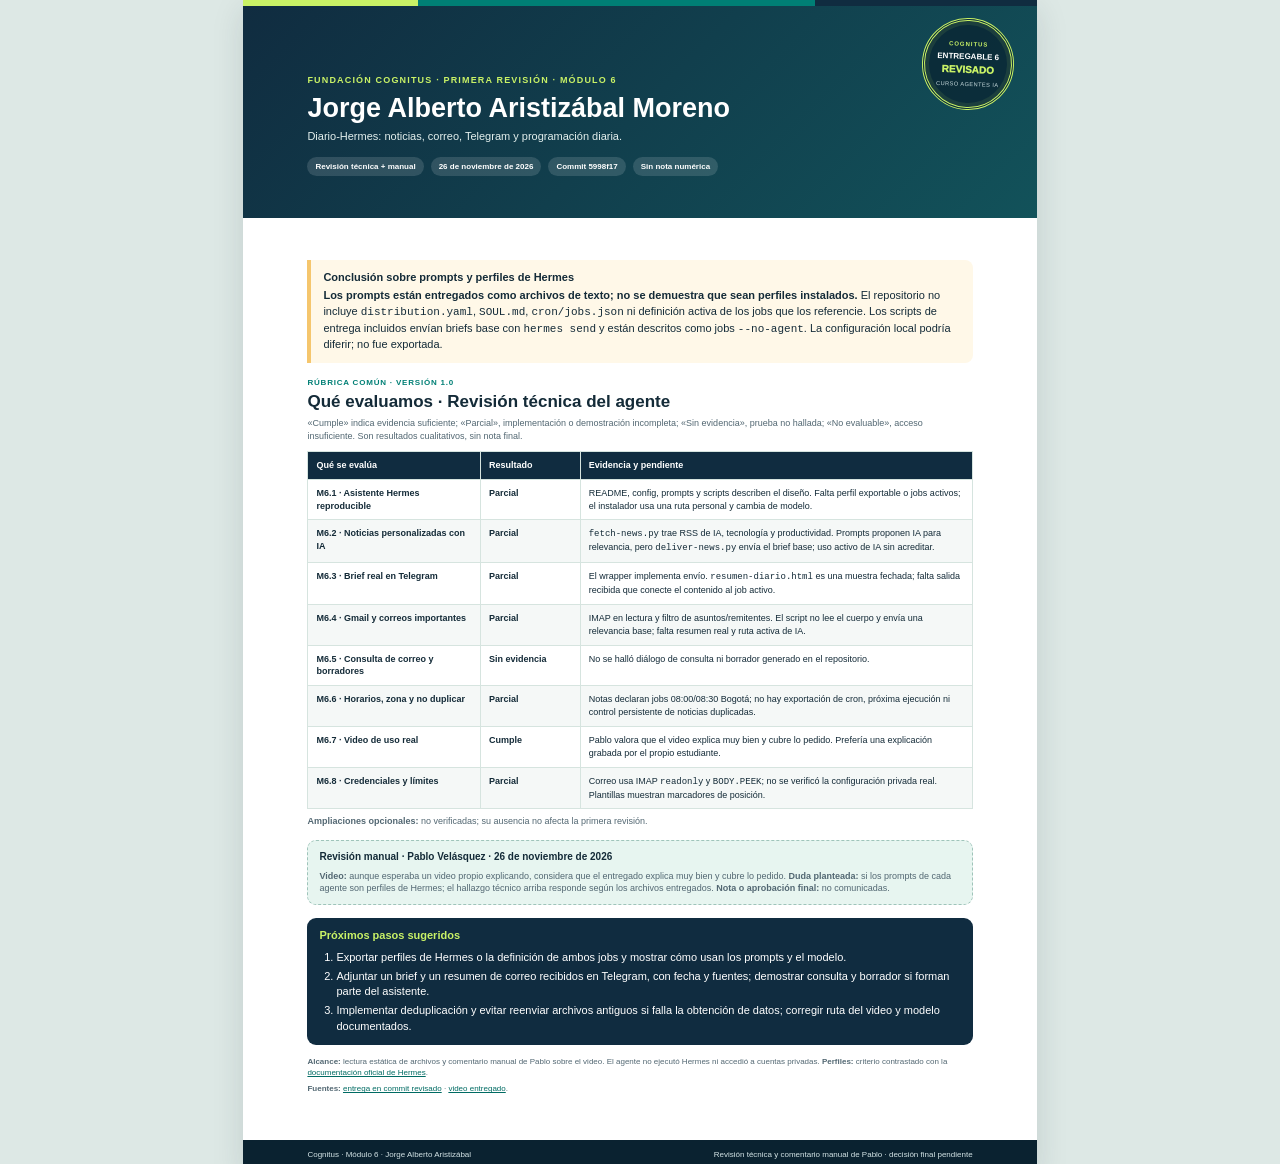
==== practica/modulo-6/retroalimentacion/scorecard-jorge-alberto-aristizabal.html @ e8adabb7 "Add Jorge Alberto Aristizábal Moreno Module 6 feedback scorecard" ====
<!doctype html>
<html lang="es"><head><meta charset="utf-8"><meta name="viewport" content="width=device-width, initial-scale=1"><meta name="robots" content="noindex,nofollow,noarchive"><title>Scorecard · Módulo 6 · Jorge Alberto Aristizábal</title><style>
    :root{--navy:#102c40;--teal:#007f75;--mint:#e7f5f0;--paper:#f5f8f7;--ink:#142b38;--muted:#526772;--line:#d6e4df;--amber:#f5c66d}
    *{box-sizing:border-box}html,body{margin:0;color:var(--ink);background:#dde8e5;font:11px/1.43 Arial,Helvetica,sans-serif;-webkit-print-color-adjust:exact;print-color-adjust:exact}
    .sheet{width:210mm;min-height:297mm;margin:0 auto;background:white;box-shadow:0 10px 30px #142b3822;overflow:hidden}.stripe{height:6px;background:linear-gradient(90deg,#c9f266 0 22%,var(--teal) 22% 72%,var(--navy) 72%)}
    header{position:relative;padding:18mm 125px 11mm 17mm;color:white;background:linear-gradient(135deg,#102c40,#12525a)}.eyebrow{font-size:9px;font-weight:800;letter-spacing:.13em;text-transform:uppercase;color:#c9f266}h1,h2,h3,p{margin:0}h1{margin-top:7px;font-size:27px;line-height:1.05}header p{margin-top:7px;color:#e4f0ee;max-width:145mm}.meta{display:flex;gap:7px;flex-wrap:wrap;margin-top:12px}.pill{padding:4px 8px;border-radius:100px;background:#ffffff22;font-size:8px;font-weight:700}.seal{position:absolute;right:23px;top:12px;display:grid;width:92px;height:92px;place-content:center;padding:8px;border:3px double #c9f266;border-radius:50%;text-align:center;transform:rotate(2deg);background:rgba(9,29,43,.64);box-shadow:inset 0 0 0 4px rgba(201,242,102,.09)}.seal strong,.seal span,.seal em,.seal small{display:block}.seal strong{color:#c9f266;font-size:6px;letter-spacing:.16em}.seal span{margin-top:3px;color:white;font-size:8px;font-weight:850}.seal em{color:#c9f266;font-size:10px;font-style:normal;font-weight:950}.seal small{margin-top:3px;color:#c7dadd;font-size:5.7px;letter-spacing:.07em}
    main{padding:11mm 17mm 12mm}.notice{padding:10px 12px;border-left:4px solid var(--amber);background:#fff8e8;border-radius:0 8px 8px 0}.notice b{display:block;margin-bottom:3px}.section{margin-top:14px}.label{color:var(--teal);font-size:8px;font-weight:800;letter-spacing:.1em;text-transform:uppercase}h2{margin-top:3px;font-size:17px;line-height:1.15}.grid{display:grid;grid-template-columns:1fr 1fr;gap:8px;margin-top:8px}.card{padding:10px 11px;border:1px solid var(--line);border-radius:9px;break-inside:avoid}.card.good{background:var(--mint)}.card.warn{background:#fffaf0;border-color:#f1ddaa}.card h3{font-size:11px}.card p{margin-top:5px;color:var(--muted)}.tag{display:inline-block;margin-top:6px;padding:2px 6px;border-radius:100px;background:#d9ede7;color:#006b63;font-size:8px;font-weight:800}.warn .tag{background:#f8e5b4;color:#74520d}.evidence{margin-top:7px;padding-top:6px;border-top:1px solid #102c401a;color:#647780;font-size:8px}
    table{width:100%;margin-top:8px;border-collapse:collapse;font-size:9px}th{background:var(--navy);color:white;text-align:left}th,td{padding:7px 8px;border:1px solid var(--line);vertical-align:top}td:first-child{width:29%;font-weight:700}tr:nth-child(even) td{background:var(--paper)}.criteria td:first-child{width:26%}.criteria td:nth-child(2){width:15%;font-weight:700}.intro{margin-top:6px;color:var(--muted);font-size:9px}
    .action{margin-top:13px;padding:10px 12px;border-radius:9px;background:var(--navy);color:white}.action h3{color:#c9f266;font-size:11px}.action ol{margin:6px 0 0;padding-left:17px}.action li+li{margin-top:3px}.human{margin-top:12px;padding:9px 11px;border:1px dashed #9fc4ba;border-radius:9px;background:var(--mint)}.human h3{font-size:10px}.human p{margin-top:5px;color:var(--muted);font-size:9px}.trace{margin-top:11px;color:#526772;font-size:8px}.trace a{color:#006b63;overflow-wrap:anywhere}.trace p+p{margin-top:5px}footer{display:flex;justify-content:space-between;gap:10px;padding:9px 17mm;background:#0a2230;color:#d4e4e6;font-size:8px}
    @page{size:A4;margin:0}@media print{html,body{background:white}.sheet{display:flex;flex-direction:column;box-shadow:none;min-height:297mm}header{padding-top:12mm;padding-bottom:8mm}main{flex:1;padding-top:8mm;padding-bottom:8mm}th,td{padding:5px 7px}.section{margin-top:10px}.human,.action,.trace{margin-top:8px}footer{margin-top:auto}a{color:var(--teal)}}
  </style></head>
<body><article class="sheet"><div class="stripe"></div>
<header><div class="seal"><strong>COGNITUS</strong><span>ENTREGABLE 6</span><em>REVISADO</em><small>CURSO AGENTES IA</small></div>
<div class="eyebrow">Fundación Cognitus · Primera revisión · Módulo 6</div><h1>Jorge Alberto Aristizábal Moreno</h1>
<p>Diario-Hermes: noticias, correo, Telegram y programación diaria.</p>
<div class="meta"><span class="pill">Revisión técnica + manual</span><span class="pill">26 de noviembre de 2026</span><span class="pill">Commit 5998f17</span><span class="pill">Sin nota numérica</span></div></header>
<main><div class="notice"><b>Conclusión sobre prompts y perfiles de Hermes</b><strong>Los prompts están entregados como archivos de texto; no se demuestra que sean perfiles instalados.</strong> El repositorio no incluye <code>distribution.yaml</code>, <code>SOUL.md</code>, <code>cron/jobs.json</code> ni definición activa de los jobs que los referencie. Los scripts de entrega incluidos envían briefs base con <code>hermes send</code> y están descritos como jobs <code>--no-agent</code>. La configuración local podría diferir; no fue exportada.</div>
<section class="section"><div class="label">Rúbrica común · Versión 1.0</div><h2>Qué evaluamos · Revisión técnica del agente</h2><p class="intro">«Cumple» indica evidencia suficiente; «Parcial», implementación o demostración incompleta; «Sin evidencia», prueba no hallada; «No evaluable», acceso insuficiente. Son resultados cualitativos, sin nota final.</p>
<table class="criteria"><thead><tr><th>Qué se evalúa</th><th>Resultado</th><th>Evidencia y pendiente</th></tr></thead><tbody>
<tr><td>M6.1 · Asistente Hermes reproducible</td><td>Parcial</td><td>README, config, prompts y scripts describen el diseño. Falta perfil exportable o jobs activos; el instalador usa una ruta personal y cambia de modelo.</td></tr>
<tr><td>M6.2 · Noticias personalizadas con IA</td><td>Parcial</td><td><code>fetch-news.py</code> trae RSS de IA, tecnología y productividad. Prompts proponen IA para relevancia, pero <code>deliver-news.py</code> envía el brief base; uso activo de IA sin acreditar.</td></tr>
<tr><td>M6.3 · Brief real en Telegram</td><td>Parcial</td><td>El wrapper implementa envío. <code>resumen-diario.html</code> es una muestra fechada; falta salida recibida que conecte el contenido al job activo.</td></tr>
<tr><td>M6.4 · Gmail y correos importantes</td><td>Parcial</td><td>IMAP en lectura y filtro de asuntos/remitentes. El script no lee el cuerpo y envía una relevancia base; falta resumen real y ruta activa de IA.</td></tr>
<tr><td>M6.5 · Consulta de correo y borradores</td><td>Sin evidencia</td><td>No se halló diálogo de consulta ni borrador generado en el repositorio.</td></tr>
<tr><td>M6.6 · Horarios, zona y no duplicar</td><td>Parcial</td><td>Notas declaran jobs 08:00/08:30 Bogotá; no hay exportación de cron, próxima ejecución ni control persistente de noticias duplicadas.</td></tr>
<tr><td>M6.7 · Video de uso real</td><td>Cumple</td><td>Pablo valora que el video explica muy bien y cubre lo pedido. Prefería una explicación grabada por el propio estudiante.</td></tr>
<tr><td>M6.8 · Credenciales y límites</td><td>Parcial</td><td>Correo usa IMAP <code>readonly</code> y <code>BODY.PEEK</code>; no se verificó la configuración privada real. Plantillas muestran marcadores de posición.</td></tr>
</tbody></table><p class="intro"><strong>Ampliaciones opcionales:</strong> no verificadas; su ausencia no afecta la primera revisión.</p></section>
<div class="human"><h3>Revisión manual · Pablo Velásquez · 26 de noviembre de 2026</h3><p><strong>Video:</strong> aunque esperaba un video propio explicando, considera que el entregado explica muy bien y cubre lo pedido. <strong>Duda planteada:</strong> si los prompts de cada agente son perfiles de Hermes; el hallazgo técnico arriba responde según los archivos entregados. <strong>Nota o aprobación final:</strong> no comunicadas.</p></div>
<div class="action"><h3>Próximos pasos sugeridos</h3><ol><li>Exportar perfiles de Hermes o la definición de ambos jobs y mostrar cómo usan los prompts y el modelo.</li><li>Adjuntar un brief y un resumen de correo recibidos en Telegram, con fecha y fuentes; demostrar consulta y borrador si forman parte del asistente.</li><li>Implementar deduplicación y evitar reenviar archivos antiguos si falla la obtención de datos; corregir ruta del video y modelo documentados.</li></ol></div>
<div class="trace"><p><b>Alcance:</b> lectura estática de archivos y comentario manual de Pablo sobre el video. El agente no ejecutó Hermes ni accedió a cuentas privadas. <b>Perfiles:</b> criterio contrastado con la <a href="https://github.com/NousResearch/hermes-agent/blob/main/website/docs/user-guide/profile-distributions.md">documentación oficial de Hermes</a>.</p><p><b>Fuentes:</b> <a href="https://github.com/jmtechquindio/agentess1/tree/5998f170dccdf3adad85a16df53c5dbff7c1bf11/practica/modulo-6">entrega en commit revisado</a> · <a href="https://github.com/jmtechquindio/agentess1/blob/5998f170dccdf3adad85a16df53c5dbff7c1bf11/practica/modulo-6/video%20entrengable%20modulo6.mp4">video entregado</a>.</p></div>
</main><footer><span>Cognitus · Módulo 6 · Jorge Alberto Aristizábal</span><span>Revisión técnica y comentario manual de Pablo · decisión final pendiente</span></footer></article></body></html>
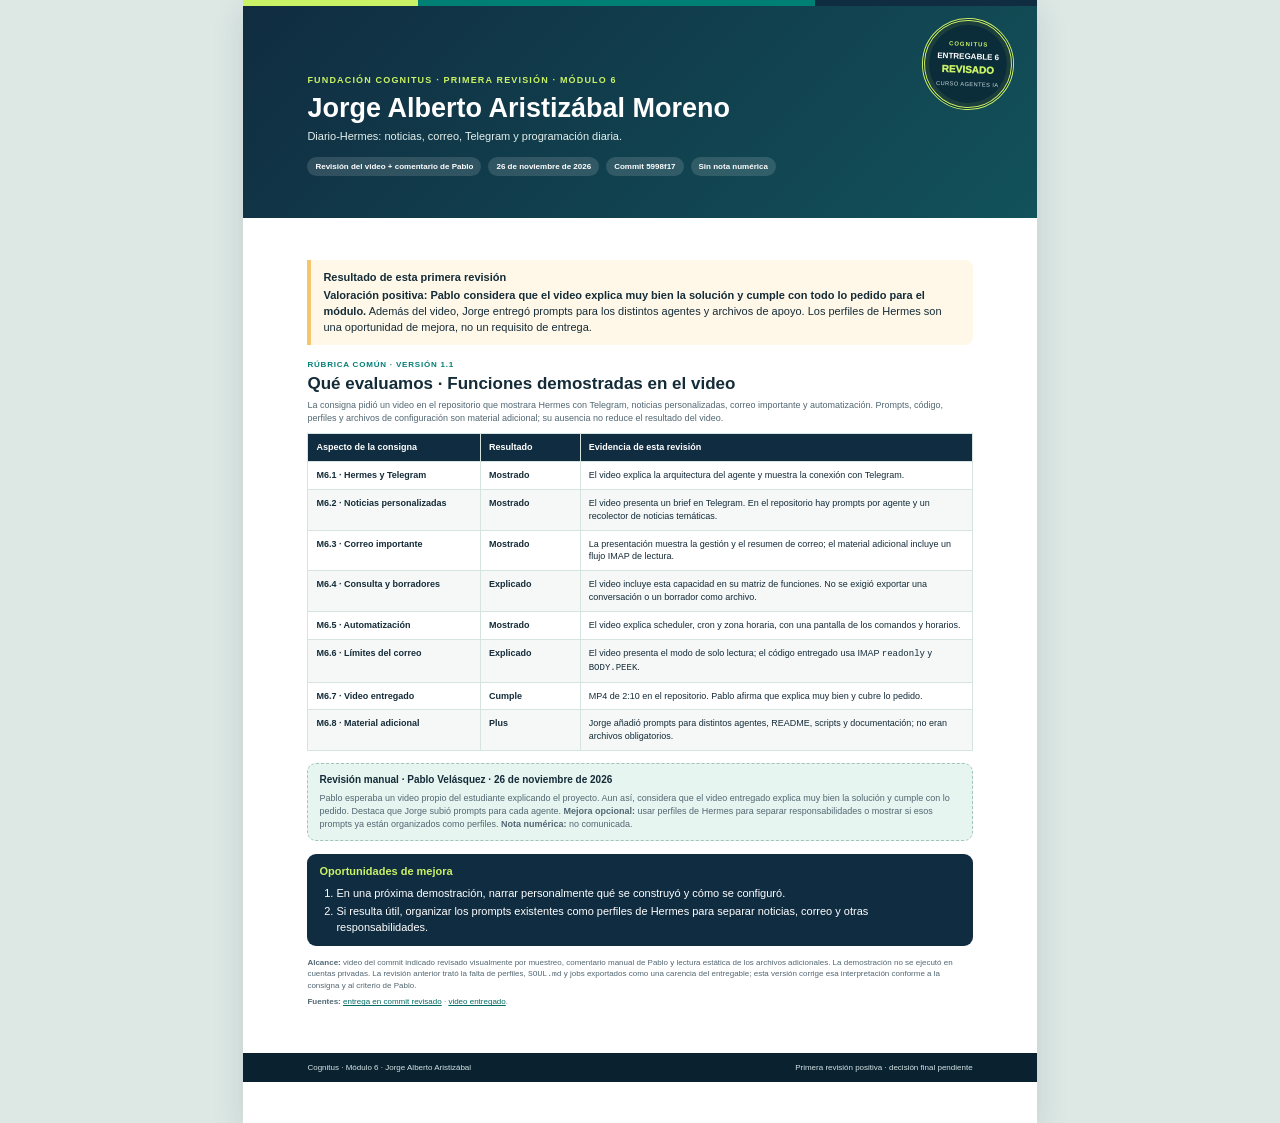
==== commit 5f4dd780: "Corregir retroalimentación del módulo 6 de Jorge Alberto" ====
--- a/practica/modulo-6/retroalimentacion/scorecard-jorge-alberto-aristizabal.html
+++ b/practica/modulo-6/retroalimentacion/scorecard-jorge-alberto-aristizabal.html
@@ -13,20 +13,20 @@
 <header><div class="seal"><strong>COGNITUS</strong><span>ENTREGABLE 6</span><em>REVISADO</em><small>CURSO AGENTES IA</small></div>
 <div class="eyebrow">Fundación Cognitus · Primera revisión · Módulo 6</div><h1>Jorge Alberto Aristizábal Moreno</h1>
 <p>Diario-Hermes: noticias, correo, Telegram y programación diaria.</p>
-<div class="meta"><span class="pill">Revisión técnica + manual</span><span class="pill">26 de noviembre de 2026</span><span class="pill">Commit 5998f17</span><span class="pill">Sin nota numérica</span></div></header>
-<main><div class="notice"><b>Conclusión sobre prompts y perfiles de Hermes</b><strong>Los prompts están entregados como archivos de texto; no se demuestra que sean perfiles instalados.</strong> El repositorio no incluye <code>distribution.yaml</code>, <code>SOUL.md</code>, <code>cron/jobs.json</code> ni definición activa de los jobs que los referencie. Los scripts de entrega incluidos envían briefs base con <code>hermes send</code> y están descritos como jobs <code>--no-agent</code>. La configuración local podría diferir; no fue exportada.</div>
-<section class="section"><div class="label">Rúbrica común · Versión 1.0</div><h2>Qué evaluamos · Revisión técnica del agente</h2><p class="intro">«Cumple» indica evidencia suficiente; «Parcial», implementación o demostración incompleta; «Sin evidencia», prueba no hallada; «No evaluable», acceso insuficiente. Son resultados cualitativos, sin nota final.</p>
-<table class="criteria"><thead><tr><th>Qué se evalúa</th><th>Resultado</th><th>Evidencia y pendiente</th></tr></thead><tbody>
-<tr><td>M6.1 · Asistente Hermes reproducible</td><td>Parcial</td><td>README, config, prompts y scripts describen el diseño. Falta perfil exportable o jobs activos; el instalador usa una ruta personal y cambia de modelo.</td></tr>
-<tr><td>M6.2 · Noticias personalizadas con IA</td><td>Parcial</td><td><code>fetch-news.py</code> trae RSS de IA, tecnología y productividad. Prompts proponen IA para relevancia, pero <code>deliver-news.py</code> envía el brief base; uso activo de IA sin acreditar.</td></tr>
-<tr><td>M6.3 · Brief real en Telegram</td><td>Parcial</td><td>El wrapper implementa envío. <code>resumen-diario.html</code> es una muestra fechada; falta salida recibida que conecte el contenido al job activo.</td></tr>
-<tr><td>M6.4 · Gmail y correos importantes</td><td>Parcial</td><td>IMAP en lectura y filtro de asuntos/remitentes. El script no lee el cuerpo y envía una relevancia base; falta resumen real y ruta activa de IA.</td></tr>
-<tr><td>M6.5 · Consulta de correo y borradores</td><td>Sin evidencia</td><td>No se halló diálogo de consulta ni borrador generado en el repositorio.</td></tr>
-<tr><td>M6.6 · Horarios, zona y no duplicar</td><td>Parcial</td><td>Notas declaran jobs 08:00/08:30 Bogotá; no hay exportación de cron, próxima ejecución ni control persistente de noticias duplicadas.</td></tr>
-<tr><td>M6.7 · Video de uso real</td><td>Cumple</td><td>Pablo valora que el video explica muy bien y cubre lo pedido. Prefería una explicación grabada por el propio estudiante.</td></tr>
-<tr><td>M6.8 · Credenciales y límites</td><td>Parcial</td><td>Correo usa IMAP <code>readonly</code> y <code>BODY.PEEK</code>; no se verificó la configuración privada real. Plantillas muestran marcadores de posición.</td></tr>
-</tbody></table><p class="intro"><strong>Ampliaciones opcionales:</strong> no verificadas; su ausencia no afecta la primera revisión.</p></section>
-<div class="human"><h3>Revisión manual · Pablo Velásquez · 26 de noviembre de 2026</h3><p><strong>Video:</strong> aunque esperaba un video propio explicando, considera que el entregado explica muy bien y cubre lo pedido. <strong>Duda planteada:</strong> si los prompts de cada agente son perfiles de Hermes; el hallazgo técnico arriba responde según los archivos entregados. <strong>Nota o aprobación final:</strong> no comunicadas.</p></div>
-<div class="action"><h3>Próximos pasos sugeridos</h3><ol><li>Exportar perfiles de Hermes o la definición de ambos jobs y mostrar cómo usan los prompts y el modelo.</li><li>Adjuntar un brief y un resumen de correo recibidos en Telegram, con fecha y fuentes; demostrar consulta y borrador si forman parte del asistente.</li><li>Implementar deduplicación y evitar reenviar archivos antiguos si falla la obtención de datos; corregir ruta del video y modelo documentados.</li></ol></div>
-<div class="trace"><p><b>Alcance:</b> lectura estática de archivos y comentario manual de Pablo sobre el video. El agente no ejecutó Hermes ni accedió a cuentas privadas. <b>Perfiles:</b> criterio contrastado con la <a href="https://github.com/NousResearch/hermes-agent/blob/main/website/docs/user-guide/profile-distributions.md">documentación oficial de Hermes</a>.</p><p><b>Fuentes:</b> <a href="https://github.com/jmtechquindio/agentess1/tree/5998f170dccdf3adad85a16df53c5dbff7c1bf11/practica/modulo-6">entrega en commit revisado</a> · <a href="https://github.com/jmtechquindio/agentess1/blob/5998f170dccdf3adad85a16df53c5dbff7c1bf11/practica/modulo-6/video%20entrengable%20modulo6.mp4">video entregado</a>.</p></div>
-</main><footer><span>Cognitus · Módulo 6 · Jorge Alberto Aristizábal</span><span>Revisión técnica y comentario manual de Pablo · decisión final pendiente</span></footer></article></body></html>
+<div class="meta"><span class="pill">Revisión del video + comentario de Pablo</span><span class="pill">26 de noviembre de 2026</span><span class="pill">Commit 5998f17</span><span class="pill">Sin nota numérica</span></div></header>
+<main><div class="notice"><b>Resultado de esta primera revisión</b><strong>Valoración positiva: Pablo considera que el video explica muy bien la solución y cumple con todo lo pedido para el módulo.</strong> Además del video, Jorge entregó prompts para los distintos agentes y archivos de apoyo. Los perfiles de Hermes son una oportunidad de mejora, no un requisito de entrega.</div>
+<section class="section"><div class="label">Rúbrica común · Versión 1.1</div><h2>Qué evaluamos · Funciones demostradas en el video</h2><p class="intro">La consigna pidió un video en el repositorio que mostrara Hermes con Telegram, noticias personalizadas, correo importante y automatización. Prompts, código, perfiles y archivos de configuración son material adicional; su ausencia no reduce el resultado del video.</p>
+<table class="criteria"><thead><tr><th>Aspecto de la consigna</th><th>Resultado</th><th>Evidencia de esta revisión</th></tr></thead><tbody>
+<tr><td>M6.1 · Hermes y Telegram</td><td>Mostrado</td><td>El video explica la arquitectura del agente y muestra la conexión con Telegram.</td></tr>
+<tr><td>M6.2 · Noticias personalizadas</td><td>Mostrado</td><td>El video presenta un brief en Telegram. En el repositorio hay prompts por agente y un recolector de noticias temáticas.</td></tr>
+<tr><td>M6.3 · Correo importante</td><td>Mostrado</td><td>La presentación muestra la gestión y el resumen de correo; el material adicional incluye un flujo IMAP de lectura.</td></tr>
+<tr><td>M6.4 · Consulta y borradores</td><td>Explicado</td><td>El video incluye esta capacidad en su matriz de funciones. No se exigió exportar una conversación o un borrador como archivo.</td></tr>
+<tr><td>M6.5 · Automatización</td><td>Mostrado</td><td>El video explica scheduler, cron y zona horaria, con una pantalla de los comandos y horarios.</td></tr>
+<tr><td>M6.6 · Límites del correo</td><td>Explicado</td><td>El video presenta el modo de solo lectura; el código entregado usa IMAP <code>readonly</code> y <code>BODY.PEEK</code>.</td></tr>
+<tr><td>M6.7 · Video entregado</td><td>Cumple</td><td>MP4 de 2:10 en el repositorio. Pablo afirma que explica muy bien y cubre lo pedido.</td></tr>
+<tr><td>M6.8 · Material adicional</td><td>Plus</td><td>Jorge añadió prompts para distintos agentes, README, scripts y documentación; no eran archivos obligatorios.</td></tr>
+</tbody></table></section>
+<div class="human"><h3>Revisión manual · Pablo Velásquez · 26 de noviembre de 2026</h3><p>Pablo esperaba un video propio del estudiante explicando el proyecto. Aun así, considera que el video entregado explica muy bien la solución y cumple con lo pedido. Destaca que Jorge subió prompts para cada agente. <strong>Mejora opcional:</strong> usar perfiles de Hermes para separar responsabilidades o mostrar si esos prompts ya están organizados como perfiles. <strong>Nota numérica:</strong> no comunicada.</p></div>
+<div class="action"><h3>Oportunidades de mejora</h3><ol><li>En una próxima demostración, narrar personalmente qué se construyó y cómo se configuró.</li><li>Si resulta útil, organizar los prompts existentes como perfiles de Hermes para separar noticias, correo y otras responsabilidades.</li></ol></div>
+<div class="trace"><p><b>Alcance:</b> video del commit indicado revisado visualmente por muestreo, comentario manual de Pablo y lectura estática de los archivos adicionales. La demostración no se ejecutó en cuentas privadas. La revisión anterior trató la falta de perfiles, <code>SOUL.md</code> y jobs exportados como una carencia del entregable; esta versión corrige esa interpretación conforme a la consigna y al criterio de Pablo.</p><p><b>Fuentes:</b> <a href="https://github.com/jmtechquindio/agentess1/tree/5998f170dccdf3adad85a16df53c5dbff7c1bf11/practica/modulo-6">entrega en commit revisado</a> · <a href="https://github.com/jmtechquindio/agentess1/blob/5998f170dccdf3adad85a16df53c5dbff7c1bf11/practica/modulo-6/video%20entrengable%20modulo6.mp4">video entregado</a>.</p></div>
+</main><footer><span>Cognitus · Módulo 6 · Jorge Alberto Aristizábal</span><span>Primera revisión positiva · decisión final pendiente</span></footer></article></body></html>
